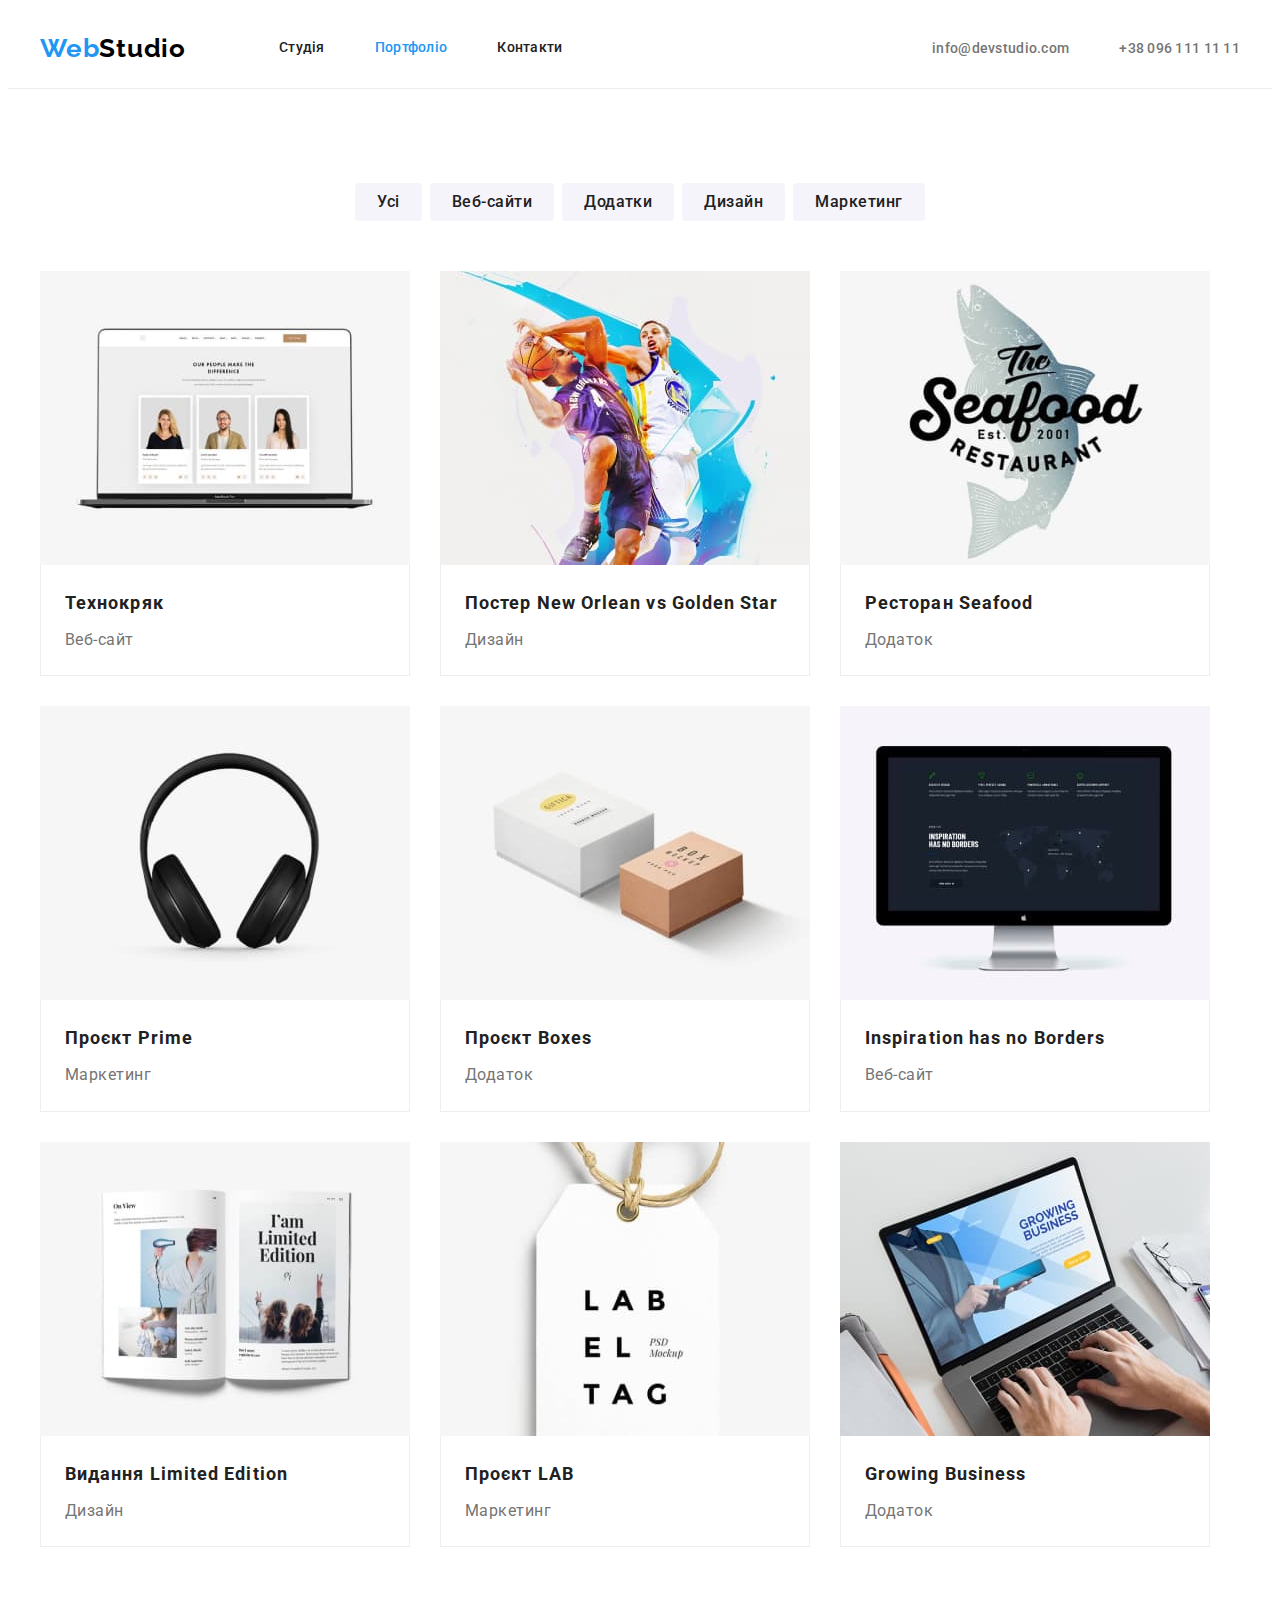
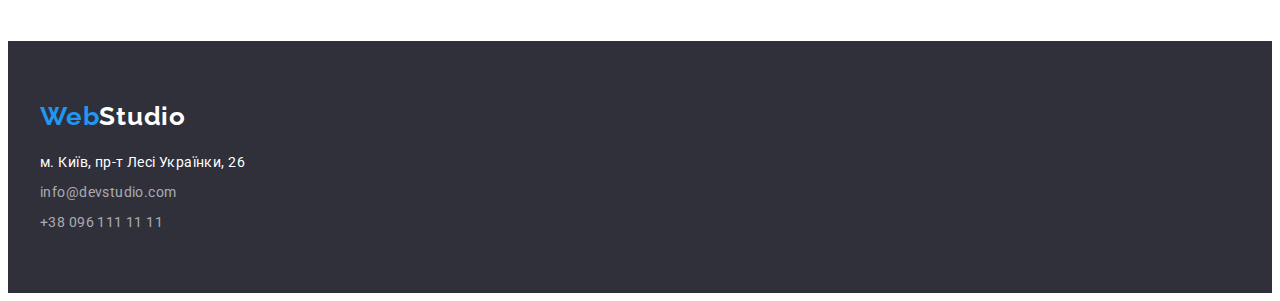
==== portfolio.html @ 1ce71ce7 "Initial commit" ====
<!DOCTYPE html>
<html lang="uk">
  <head>
    <meta charset="UTF-8" />
    <meta http-equiv="X-UA-Compatible" content="IE=edge" />
    <meta name="viewport" content="width=device-width, initial-scale=1.0" />
    <!-- Fonts -->
    <link rel="preconnect" href="https://fonts.googleapis.com" />
    <link rel="preconnect" href="https://fonts.gstatic.com" crossorigin />
    <link
      href="https://fonts.googleapis.com/css2?family=Raleway:wght@700&family=Roboto:wght@400;500;700;900&display=swap"
      rel="stylesheet"
    />
    <!-- Modern-normalize -->
    <link
      rel="stylesheet"
      href="https://cdnjs.cloudflare.com/ajax/libs/modern-normalize/1.1.0/modern-normalize.min.css"
      integrity="sha512-wpPYUAdjBVSE4KJnH1VR1HeZfpl1ub8YT/NKx4PuQ5NmX2tKuGu6U/JRp5y+Y8XG2tV+wKQpNHVUX03MfMFn9Q=="
      crossorigin="anonymous"
      referrerpolicy="no-referrer"
    />
    <!-- Styles css -->
    <link rel="stylesheet" href="./css/styles.css" />
    <title>WebStudio</title>
  </head>
  <body>
    <header class="header">
      <div class="header-flex container">
        <p class="header-discription" lang="en">
          <a class="logo link" href="./index.html">Web<span class="header-logo">Studio</span></a>
        </p>
        <nav>
          <ul class="nav-list list">
            <li class="nav-item"><a class="nav-link link" href="./index.html">Студія</a></li>
            <li class="nav-item"><a class="nav-link link current" href="./portfolio.html">Портфоліо</a></li>
            <li class="nav-item"><a class="nav-link link" href="">Контакти</a></li>
          </ul>
        </nav>
        <ul class="header-contact list">
          <li class="header-item">
            <a class="contact-link link" href="mailto:info@devstudio.com">info@devstudio.com</a>
          </li>
          <li class="header-item">
            <a class="contact-link link" href="tel:+380961111111">+38 096 111 11 11</a>
          </li>
        </ul>
      </div>
    </header>
    <main>
      <section class="portfolio section">
        <div class="container">
          <!-- Заголовок h1 пострібно сховати -->
          <h1 class="visually-hidden">Наші роботи</h1>
          <ul class="portfolio-list list">
            <li class="portfolio-item"><button class="portfolio-btn" type="button">Усі</button></li>
            <li class="portfolio-item">
              <button class="portfolio-btn" type="button">Веб-сайти</button>
            </li>
            <li class="portfolio-item">
              <button class="portfolio-btn" type="button">Додатки</button>
            </li>
            <li class="portfolio-item">
              <button class="portfolio-btn" type="button">Дизайн</button>
            </li>
            <li class="portfolio-item">
              <button class="portfolio-btn" type="button">Маркетинг</button>
            </li>
          </ul>
          <ul class="filtr-list list">
            <li class="filtr-item">
              <img src="./images/filter-1.jpg" alt="Laptop" width="370" height="294" />
              <div class="portfolio-div">
                <h2 class="filtr-title">Технокряк</h2>
                <p class="filtr-text">Веб-сайт</p>
              </div>
            </li>
            <li class="filtr-item">
              <img
                src="./images/filter-2.jpg"
                alt="Poster New Orlean vs Golden Star"
                width="370"
                height="294"
              />
              <div class="portfolio-div">
                <h2 class="filtr-title">Постер New Orlean vs Golden Star</h2>
                <p class="filtr-text">Дизайн</p>
              </div>
            </li>
            <li class="filtr-item">
              <img src="./images/filter-3.jpg" alt="Restaurant Seafood" width="370" height="294" />
              <div class="portfolio-div">
                <h2 class="filtr-title">Ресторан Seafood</h2>
                <p class="filtr-text">Додаток</p>
              </div>
            </li>
            <li class="filtr-item">
              <img src="./images/filter-4.jpg" alt="Headphone" width="370" height="294" />
              <div class="portfolio-div">
                <h2 class="filtr-title">Проєкт Prime</h2>
                <p class="filtr-text">Маркетинг</p>
              </div>
            </li>
            <li class="filtr-item">
              <img src="./images/filter-5.jpg" alt="Cardboard boxes" width="370" height="294" />
              <div class="portfolio-div">
                <h2 class="filtr-title">Проєкт Boxes</h2>
                <p class="filtr-text">Додаток</p>
              </div>
            </li>
            <li class="filtr-item">
              <img src="./images/filter-6.jpg" alt="Computer screen" width="370" height="294" />
              <div class="portfolio-div">
                <h2 class="filtr-title">Inspiration has no Borders</h2>
                <p class="filtr-text">Веб-сайт</p>
              </div>
            </li>
            <li class="filtr-item">
              <img src="./images/filter-7.jpg" alt="Magazine" width="370" height="294" />
              <div class="portfolio-div">
                <h2 class="filtr-title">Видання Limited Edition</h2>
                <p class="filtr-text">Дизайн</p>
              </div>
            </li>
            <li class="filtr-item">
              <img src="./images/filter-8.jpg" alt="Tag" width="370" height="294" />
              <div class="portfolio-div">
                <h2 class="filtr-title">Проєкт LAB</h2>
                <p class="filtr-text">Маркетинг</p>
              </div>
            </li>
            <li class="filtr-item">
              <img src="./images/filter-9.jpg" alt="Laptop" width="370" height="294" />
              <div class="portfolio-div">
                <h2 class="filtr-title">Growing Business</h2>
                <p class="filtr-text">Додаток</p>
              </div>
            </li>
          </ul>
        </div>
      </section>
    </main>
    <footer class="footer">
      <div class="container footer-pagging">
        <p class="description-logo" lang="en">
          <a class="logo link" href="./index.html">Web<span class="footer-logo">Studio</span></a>
        </p>
        <address>
          <ul class="footer-list list">
            <li class="footer-item map">
              <a
                class="google-map link"
                href="https://goo.gl/maps/zMoR2UGNS6qANJMH6"
                target="_blank"
                rel="noopener noreferrer nofollow"
                >м. Київ, пр-т Лесі Українки, 26</a
              >
            </li>
            <li class="footer-item map">
              <a class="footer-link link" href="maillto:info@devstudio.com">info@devstudio.com</a>
            </li>
            <li class="footer-item">
              <a class="footer-link link" href="tel:+380961111111">+38 096 111 11 11</a>
            </li>
          </ul>
        </address>
      </div>
    </footer>
  </body>
</html>
---- css/styles.css ----
:root {
  --main-background-color: #ffffff;
  --secondery-background-color: #2f303a;
  --hover-color: #2196f3;
  --paragraphs-color: #212121;
  --text-color: #757575;
  --header-logo-color: #000000;
  --team-background-color: #f5f4fa;
  --footer-contact-color: rgba(255, 255, 255, 0.6);
  --portfolio-button-background-color: #f5f4fa;
}
/* Reset */
.list {
  list-style: none;
  margin: 0;
  padding: 0;
}

.link {
  text-decoration: none;
}

h1,
h2,
h3,
h4,
h5,
h6,
p {
  margin: 0;
}

img {
  display: block;
  max-width: 100%;
  height: auto;
}

.section {
  padding-top: 94px;
  padding-bottom: 94px;
}

.container {
  width: 1200px;
  padding-right: 15px;
  padding-left: 15px;
  margin-right: auto;
  margin-left: auto;
}

/* Прихований заголовок */
.visually-hidden {
  position: absolute;
  white-space: nowrap;
  width: 1px;
  height: 1px;
  overflow: hidden;
  border: 0;
  padding: 0;
  clip: rect(0 0 0 0);
  clip-path: inset(50%);
  margin: -1px;
}

body {
  font-family: 'roboto', sans-serif;
  background-color: var(--main-background-color);
}

/* Header */
.header {
  border-bottom: 1px solid #ececec;
}
.logo {
  padding-top: 24px;
  padding-bottom: 24px;

  font-family: 'Raleway';
  font-weight: 700;
  font-size: 26px;
  line-height: 1.19;
  letter-spacing: 0.03em;

  color: var(--hover-color);
}

.header-logo {
  color: var(--header-logo-color);
}

.nav-list {
  display: flex;
  text-align: center;
  gap: 50px;
}

.nav-link {
  display: block;
  padding-top: 32px;
  padding-bottom: 32px;

  font-weight: 500;
  font-size: 14px;
  line-height: 1.14;
  letter-spacing: 0.02em;

  color: var(--paragraphs-color);
}
.nav-link:hover,
.nav-link:focus {
  color: var(--hover-color);
}

.header-contact {
  display: flex;
  text-align: center;
  margin-left: auto;
  gap: 50px;
}

.current {
  color: var(--hover-color);
}

.contact-link {
  padding-top: 32px;
  padding-bottom: 32px;

  font-weight: 500;
  font-size: 14px;
  line-height: 1.14;
  letter-spacing: 0.02em;

  color: var(--text-color);
}
.contact-link:hover,
.contact-link:focus {
  color: var(--hover-color);
}

.header-flex {
  display: flex;
  align-items: center;
}

.header-discription {
  margin-right: 93px;
}

/* Hero */
.hero {
  padding-top: 200px;
  padding-bottom: 200px;
  text-align: center;
  background-color: var(--secondery-background-color);
}

.hero-title {
  margin-bottom: 30px;
  width: 696px;
  margin-right: auto;
  margin-left: auto;

  font-weight: 900;
  font-size: 44px;
  line-height: 1.36;
  letter-spacing: 0.06em;
  text-transform: uppercase;

  color: var(--main-background-color);
}

.hero-btn {
  border-radius: 4px;
  padding: 10px 32px;

  font-family: inherit;
  font-weight: 700;
  font-size: 16px;
  line-height: 1.9;
  align-items: center;
  letter-spacing: 0.06em;
  border-style: none;
  cursor: pointer;

  color: var(--main-background-color);
  background-color: var(--hover-color);
}
.hero-btn:hover,
.hero-btn:focus {
  background-color: #188ce8;
}

/* Benefits */
.benefits-title {
  margin-bottom: 10px;

  font-weight: 700;
  font-size: 14px;
  line-height: 1.14;
  letter-spacing: 0.03em;
  text-transform: uppercase;

  color: var(--paragraphs-color);
}

.benefits-list {
  display: flex;
}

.benefits-item {
  flex-basis: calc((100%-3*30px) / 4);
}
.benefits-item:not(:last-child) {
  margin-right: 30px;
}

.benefits-text {
  font-size: 14px;
  line-height: 1.71;
  letter-spacing: 0.03em;

  color: var(--text-color);
}
/* Work */
.work {
  padding-top: 0;
}

.work-title {
  margin-bottom: 50px;

  font-weight: 700;
  font-size: 36px;
  line-height: 1.17;
  text-align: center;
  letter-spacing: 0.03em;

  color: var(--paragraphs-color);
}

.work-list {
  display: flex;
}

.work-item {
  flex-basis: calc((100%-2*30px) / 3);
}
.work-item:not(:last-child) {
  margin-right: 30px;
}

/* Team */
.team {
  background-color: var(--team-background-color);
}

.team-list {
  display: flex;
}

.team-item {
  flex-basis: calc((100%-3*30px) / 4);

  box-shadow: 0px 1px 3px rgba(0, 0, 0, 0.12), 0px 1px 1px rgba(0, 0, 0, 0.14),
    0px 2px 1px rgba(0, 0, 0, 0.2);
  border-radius: 0px 0px 4px 4px;
  background-color: var(--main-background-color);
}
.team-item:not(:last-child) {
  margin-right: 30px;
}

.team-title {
  margin-bottom: 50px;

  font-weight: 700;
  font-size: 36px;
  line-height: 1.17;
  text-align: center;
  letter-spacing: 0.03em;

  color: var(--paragraphs-color);
}

.text-div {
  padding-top: 30px;
  padding-bottom: 30px;

  text-align: center;
}

.text-title {
  margin-bottom: 10px;

  font-weight: 500;
  font-size: 16px;
  line-height: 1.19;
  letter-spacing: 0.03em;

  color: var(--paragraphs-color);
}

.team-text {
  font-size: 16px;
  line-height: 1.19;
  letter-spacing: 0.03em;

  color: var(--text-color);
}
/* Footer */
.footer {
  padding-top: 60px;
  padding-bottom: 60px;

  background-color: var(--secondery-background-color);
}

.footer-logo {
  color: var(--main-background-color);
}

.description-logo {
  margin-bottom: 20px;
}

.footer-list {
  font-style: normal;
}

.google-map {
  font-size: 14px;
  line-height: 1.5;
  letter-spacing: 0.03em;

  color: var(--main-background-color);
}
.google-map:hover,
.google-map:focus {
  color: var(--hover-color);
}

.map {
  margin-bottom: 9px;
}

.footer-link {
  font-size: 14px;
  line-height: 1.5;
  letter-spacing: 0.03em;

  color: var(--footer-contact-color);
}
.footer-link:hover,
.footer-link:focus {
  color: var(--hover-color);
}
/* Portfolio */
.portfolio-list {
  display: flex;
  gap: 8px;
  justify-content: center;
  margin-bottom: 50px;
}

/* Portfolio-btn */
.portfolio-btn {
  border-radius: 4px;
  padding: 6px 22px;

  font-family: inherit;
  font-weight: 500;
  font-size: 16px;
  line-height: 1.63;
  letter-spacing: 0.03em;
  border-style: none;
  cursor: pointer;

  color: var(--paragraphs-color);
  background-color: var(--portfolio-button-background-color);
}
.portfolio-btn:hover,
.portfolio-btn:focus {
  color: var(--main-background-color);
  background-color: var(--hover-color);
}
/* Filtr-title */
.portfolio-div {
  padding: 20px 24px;
  border-right: 1px solid #eeeeee;
  border-left: 1px solid #eeeeee;
  border-bottom: 1px solid #eeeeee;
}

.filtr-list {
  display: flex;
  flex-wrap: wrap;
}

.filtr-item:not(:nth-child(3n)) {
  margin-right: 30px;
}
.filtr-item:not(:nth-child(n + 7)) {
  margin-bottom: 30px;
}

.filtr-title {
  margin-bottom: 4px;

  font-weight: 700;
  font-size: 18px;
  line-height: 2;
  letter-spacing: 0.06em;

  color: var(--paragraphs-color);
}

.filtr-text {
  font-size: 16px;
  line-height: 1.9;
  letter-spacing: 0.03em;

  color: var(--text-color);
}
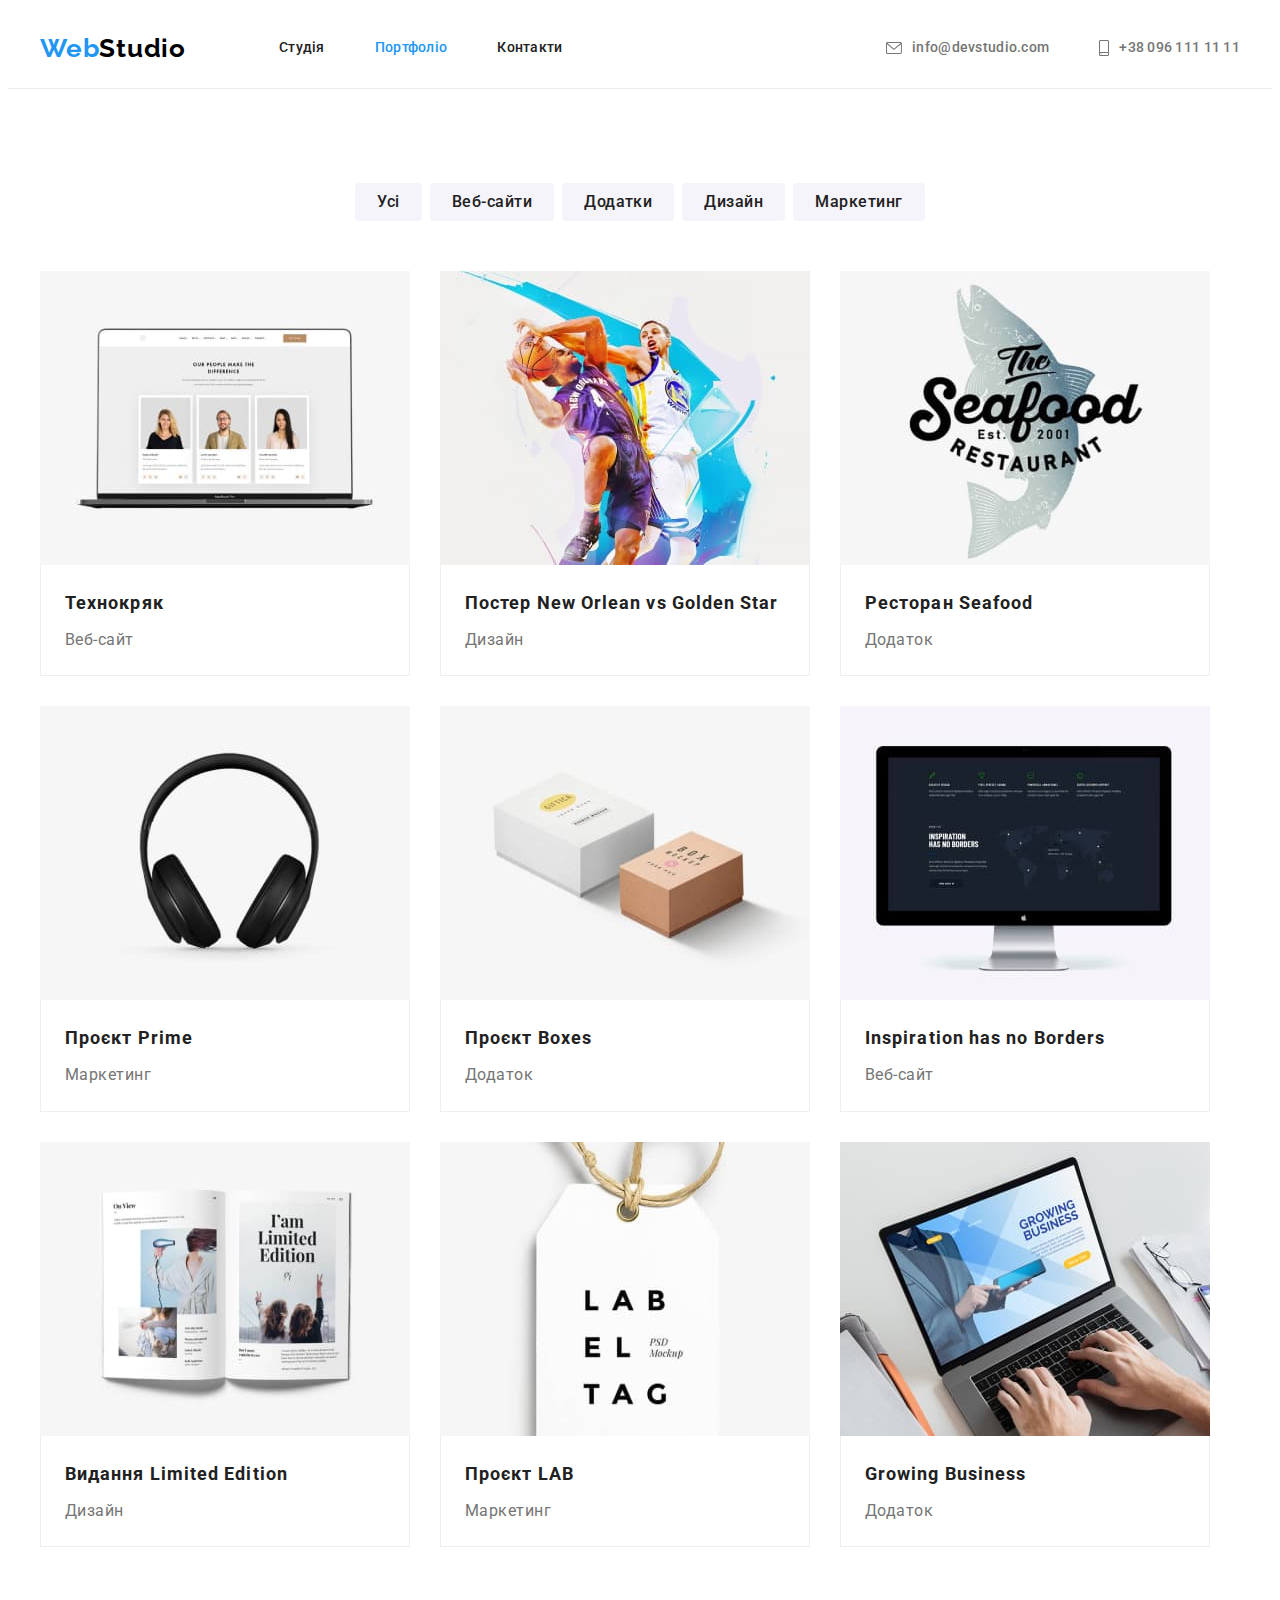
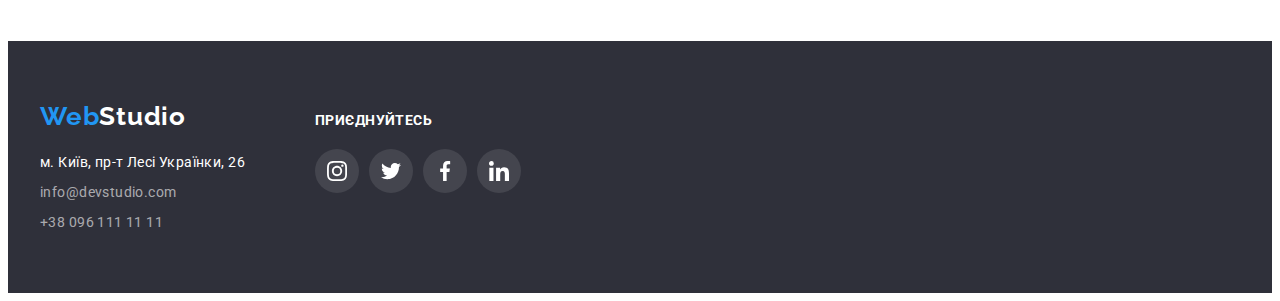
==== commit 5967e8df: "Кінцеві файли з SVG" ====
--- a/portfolio.html
+++ b/portfolio.html
@@ -32,16 +32,26 @@
         <nav>
           <ul class="nav-list list">
             <li class="nav-item"><a class="nav-link link" href="./index.html">Студія</a></li>
-            <li class="nav-item"><a class="nav-link link current" href="./portfolio.html">Портфоліо</a></li>
+            <li class="nav-item">
+              <a class="nav-link link current" href="./portfolio.html">Портфоліо</a>
+            </li>
             <li class="nav-item"><a class="nav-link link" href="">Контакти</a></li>
           </ul>
         </nav>
         <ul class="header-contact list">
           <li class="header-item">
-            <a class="contact-link link" href="mailto:info@devstudio.com">info@devstudio.com</a>
+            <a class="contact-link link" href="mailto:info@devstudio.com">
+              <svg class="header-icon" width="16" height="12">
+                <use href="./images/icons.svg#icon-mail"></use>
+              </svg>
+              info@devstudio.com</a>
           </li>
           <li class="header-item">
-            <a class="contact-link link" href="tel:+380961111111">+38 096 111 11 11</a>
+            <a class="contact-link link" href="tel:+380961111111">
+              <svg class="header-icon" width="10" height="16">
+                <use href="./images/icons.svg#icon-phone"></use>
+              </svg>
+              +38 096 111 11 11</a>
           </li>
         </ul>
       </div>
@@ -68,101 +78,183 @@
           </ul>
           <ul class="filtr-list list">
             <li class="filtr-item">
-              <img src="./images/filter-1.jpg" alt="Laptop" width="370" height="294" />
-              <div class="portfolio-div">
-                <h2 class="filtr-title">Технокряк</h2>
-                <p class="filtr-text">Веб-сайт</p>
-              </div>
-            </li>
-            <li class="filtr-item">
-              <img
-                src="./images/filter-2.jpg"
-                alt="Poster New Orlean vs Golden Star"
-                width="370"
-                height="294"
-              />
-              <div class="portfolio-div">
-                <h2 class="filtr-title">Постер New Orlean vs Golden Star</h2>
-                <p class="filtr-text">Дизайн</p>
-              </div>
-            </li>
-            <li class="filtr-item">
-              <img src="./images/filter-3.jpg" alt="Restaurant Seafood" width="370" height="294" />
-              <div class="portfolio-div">
-                <h2 class="filtr-title">Ресторан Seafood</h2>
-                <p class="filtr-text">Додаток</p>
-              </div>
-            </li>
-            <li class="filtr-item">
-              <img src="./images/filter-4.jpg" alt="Headphone" width="370" height="294" />
-              <div class="portfolio-div">
-                <h2 class="filtr-title">Проєкт Prime</h2>
-                <p class="filtr-text">Маркетинг</p>
-              </div>
-            </li>
-            <li class="filtr-item">
-              <img src="./images/filter-5.jpg" alt="Cardboard boxes" width="370" height="294" />
-              <div class="portfolio-div">
-                <h2 class="filtr-title">Проєкт Boxes</h2>
-                <p class="filtr-text">Додаток</p>
-              </div>
-            </li>
-            <li class="filtr-item">
-              <img src="./images/filter-6.jpg" alt="Computer screen" width="370" height="294" />
-              <div class="portfolio-div">
-                <h2 class="filtr-title">Inspiration has no Borders</h2>
-                <p class="filtr-text">Веб-сайт</p>
-              </div>
-            </li>
-            <li class="filtr-item">
-              <img src="./images/filter-7.jpg" alt="Magazine" width="370" height="294" />
-              <div class="portfolio-div">
-                <h2 class="filtr-title">Видання Limited Edition</h2>
-                <p class="filtr-text">Дизайн</p>
-              </div>
-            </li>
-            <li class="filtr-item">
-              <img src="./images/filter-8.jpg" alt="Tag" width="370" height="294" />
-              <div class="portfolio-div">
-                <h2 class="filtr-title">Проєкт LAB</h2>
-                <p class="filtr-text">Маркетинг</p>
-              </div>
-            </li>
-            <li class="filtr-item">
-              <img src="./images/filter-9.jpg" alt="Laptop" width="370" height="294" />
-              <div class="portfolio-div">
-                <h2 class="filtr-title">Growing Business</h2>
-                <p class="filtr-text">Додаток</p>
-              </div>
+              <a class="filter-link link" href="">
+                <img src="./images/filter-1.jpg" alt="Laptop" width="370" height="294" />
+                <div class="portfolio-div">
+                  <h2 class="filtr-title">Технокряк</h2>
+                  <p class="filtr-text">Веб-сайт</p>
+                </div>
+              </a>
+            </li>
+            <li class="filtr-item">
+              <a class="filter-link link" href="">
+                <img
+                  src="./images/filter-2.jpg"
+                  alt="Poster New Orlean vs Golden Star"
+                  width="370"
+                  height="294"
+                />
+                <div class="portfolio-div">
+                  <h2 class="filtr-title">Постер New Orlean vs Golden Star</h2>
+                  <p class="filtr-text">Дизайн</p>
+                </div>
+              </a>
+            </li>
+            <li class="filtr-item">
+              <a class="filter-link link" href="">
+                <img
+                  src="./images/filter-3.jpg"
+                  alt="Restaurant Seafood"
+                  width="370"
+                  height="294"
+                />
+                <div class="portfolio-div">
+                  <h2 class="filtr-title">Ресторан Seafood</h2>
+                  <p class="filtr-text">Додаток</p>
+                </div>
+              </a>
+            </li>
+            <li class="filtr-item">
+              <a class="filter-link link" href="">
+                <img src="./images/filter-4.jpg" alt="Headphone" width="370" height="294" />
+                <div class="portfolio-div">
+                  <h2 class="filtr-title">Проєкт Prime</h2>
+                  <p class="filtr-text">Маркетинг</p>
+                </div>
+              </a>
+            </li>
+            <li class="filtr-item">
+              <a class="filter-link link" href="">
+                <img src="./images/filter-5.jpg" alt="Cardboard boxes" width="370" height="294" />
+                <div class="portfolio-div">
+                  <h2 class="filtr-title">Проєкт Boxes</h2>
+                  <p class="filtr-text">Додаток</p>
+                </div>
+              </a>
+            </li>
+            <li class="filtr-item">
+              <a class="filter-link link" href="">
+                <img src="./images/filter-6.jpg" alt="Computer screen" width="370" height="294" />
+                <div class="portfolio-div">
+                  <h2 class="filtr-title">Inspiration has no Borders</h2>
+                  <p class="filtr-text">Веб-сайт</p>
+                </div>
+              </a>
+            </li>
+            <li class="filtr-item">
+              <a class="filter-link link" href="">
+                <img src="./images/filter-7.jpg" alt="Magazine" width="370" height="294" />
+                <div class="portfolio-div">
+                  <h2 class="filtr-title">Видання Limited Edition</h2>
+                  <p class="filtr-text">Дизайн</p>
+                </div>
+              </a>
+            </li>
+            <li class="filtr-item">
+              <a class="filter-link link" href="">
+                <img src="./images/filter-8.jpg" alt="Tag" width="370" height="294" />
+                <div class="portfolio-div">
+                  <h2 class="filtr-title">Проєкт LAB</h2>
+                  <p class="filtr-text">Маркетинг</p>
+                </div>
+              </a>
+            </li>
+            <li class="filtr-item">
+              <a class="filter-link link" href="">
+                <img src="./images/filter-9.jpg" alt="Laptop" width="370" height="294" />
+                <div class="portfolio-div">
+                  <h2 class="filtr-title">Growing Business</h2>
+                  <p class="filtr-text">Додаток</p>
+                </div>
+              </a>
             </li>
           </ul>
         </div>
       </section>
     </main>
     <footer class="footer">
-      <div class="container footer-pagging">
-        <p class="description-logo" lang="en">
-          <a class="logo link" href="./index.html">Web<span class="footer-logo">Studio</span></a>
-        </p>
-        <address>
-          <ul class="footer-list list">
-            <li class="footer-item map">
-              <a
-                class="google-map link"
-                href="https://goo.gl/maps/zMoR2UGNS6qANJMH6"
-                target="_blank"
-                rel="noopener noreferrer nofollow"
-                >м. Київ, пр-т Лесі Українки, 26</a
-              >
-            </li>
-            <li class="footer-item map">
-              <a class="footer-link link" href="maillto:info@devstudio.com">info@devstudio.com</a>
-            </li>
-            <li class="footer-item">
-              <a class="footer-link link" href="tel:+380961111111">+38 096 111 11 11</a>
-            </li>
-          </ul>
-        </address>
+      <div class="container footer-div">
+        <div class="address-div">
+          <p class="description-logo" lang="en">
+            <a class="logo link" href="./index.html">Web<span class="footer-logo">Studio</span></a>
+          </p>
+          <address>
+            <ul class="footer-list list">
+              <li class="footer-item map">
+                <a
+                  class="google-map link"
+                  href="https://goo.gl/maps/zMoR2UGNS6qANJMH6"
+                  target="_blank"
+                  rel="noopener noreferrer nofollow"
+                  >м. Київ, пр-т Лесі Українки, 26</a
+                >
+              </li>
+              <li class="footer-item map">
+                <a class="footer-link link" href="maillto:info@devstudio.com">info@devstudio.com</a>
+              </li>
+              <li class="footer-item">
+                <a class="footer-link link" href="tel:+380961111111">+38 096 111 11 11</a>
+              </li>
+            </ul>
+          </address>
+        </div>
+        <div class="social-div">
+          <p class="social-text">Приєднуйтесь</p>
+          <ul class="social list">
+            <li class="social-item">
+              <a
+                class="social-link new-bg-color"
+                lang="en"
+                href="https://www.instagram.com/"
+                target="_blank"
+                rel="noopener noreferrer nofollow"
+                aria-label="Instagram icon"
+                ><svg class="icon-social new-fill" width="20" height="20">
+                  <use href="./images/icons.svg#icon-instagram"></use>
+                </svg>
+              </a>
+            </li>
+            <li class="social-item">
+              <a
+                class="social-link new-bg-color"
+                lang="en"
+                href="https://twitter.com/"
+                target="_blank"
+                rel="noopener noreferrer nofollow"
+                aria-label="Twitter icon"
+                ><svg class="icon-social new-fill" width="20" height="20">
+                  <use href="./images/icons.svg#icon-twitter"></use>
+                </svg>
+              </a>
+            </li>
+            <li class="social-item">
+              <a
+                class="social-link new-bg-color"
+                lang="en"
+                href="https://facebook.com"
+                target="_blank"
+                rel="noopener noreferrer nofollow"
+                aria-label="Facebook icon"
+                ><svg class="icon-social new-fill" width="20" height="20">
+                  <use href="./images/icons.svg#icon-facebook"></use>
+                </svg>
+              </a>
+            </li>
+            <li class="social-item">
+              <a
+                class="social-link new-bg-color"
+                lang="en"
+                href="https://linkedin.com"
+                target="_blank"
+                rel="noopener noreferrer nofollow"
+                aria-label="Linkedin icon"
+                ><svg class="icon-social new-fill" width="20" height="20">
+                  <use href="./images/icons.svg#icon-linkedin"></use>
+                </svg>
+              </a>
+            </li>
+          </ul>
+        </div>
       </div>
     </footer>
   </body>
--- a/css/styles.css
+++ b/css/styles.css
@@ -124,6 +124,9 @@
 }
 
 .contact-link {
+  display: flex;
+  align-items: center;
+  gap: 10px;
   padding-top: 32px;
   padding-bottom: 32px;
 
@@ -148,12 +151,24 @@
   margin-right: 93px;
 }
 
+.header-icon {
+  fill: currentColor;
+}
+
 /* Hero */
 .hero {
+  max-width: 1600px;
+  margin: 0 auto;
   padding-top: 200px;
   padding-bottom: 200px;
   text-align: center;
   background-color: var(--secondery-background-color);
+
+  background-repeat: no-repeat;
+  background-position: center;
+  background-size: cover;
+  background-image: linear-gradient(rgba(47, 48, 58, 0.4), rgba(47, 48, 58, 0.4)),
+    url(../images/bg-hero.jpg);
 }
 
 .hero-title {
@@ -210,10 +225,23 @@
 }
 
 .benefits-item {
-  flex-basis: calc((100%-3*30px) / 4);
+  flex-basis: calc((100%-3 * 30px) / 4);
 }
 .benefits-item:not(:last-child) {
   margin-right: 30px;
+}
+
+.benefits-div {
+  background-color: var(--portfolio-button-background-color);
+  border-radius: 4px;
+  width: 270px;
+  height: 120px;
+  margin-bottom: 30px;
+  margin-right: 0;
+}
+
+.benefits-icon {
+  margin: 25px 100px;
 }
 
 .benefits-text {
@@ -245,7 +273,7 @@
 }
 
 .work-item {
-  flex-basis: calc((100%-2*30px) / 3);
+  flex-basis: calc((100%-2 * 30px) / 3);
 }
 .work-item:not(:last-child) {
   margin-right: 30px;
@@ -261,7 +289,7 @@
 }
 
 .team-item {
-  flex-basis: calc((100%-3*30px) / 4);
+  flex-basis: calc((100%-3 * 30px) / 4);
 
   box-shadow: 0px 1px 3px rgba(0, 0, 0, 0.12), 0px 1px 1px rgba(0, 0, 0, 0.14),
     0px 2px 1px rgba(0, 0, 0, 0.2);
@@ -303,12 +331,87 @@
 }
 
 .team-text {
+  margin-bottom: 16px;
+
   font-size: 16px;
   line-height: 1.19;
   letter-spacing: 0.03em;
 
   color: var(--text-color);
 }
+
+.social {
+  display: flex;
+  justify-content: center;
+  align-items: center;
+  gap: 10px;
+  color: #afb1b8;
+}
+
+.social-link {
+  display: flex;
+  justify-content: center;
+  align-items: center;
+  width: 44px;
+  height: 44px;
+  border-radius: 50%;
+  background-color: var(--main-background-color);
+
+  color: #afb1b8;
+}
+.social-link:hover,
+.social-link:focus {
+  background-color: var(--hover-color);
+  color: var(--main-background-color);
+}
+
+.icon-social {
+  fill: currentColor;
+}
+
+/* Clients */
+.clients-title {
+  margin-bottom: 50px;
+
+  font-weight: 700;
+  font-size: 36px;
+  line-height: 1.17;
+  text-align: center;
+  letter-spacing: 0.03em;
+
+  color: var(--paragraphs-color);
+}
+
+.clients-list {
+  display: flex;
+  justify-content: center;
+  align-items: center;
+  gap: 30px;
+}
+
+.clients-link {
+  display: flex;
+  justify-content: center;
+  align-items: center;
+
+  border: 1px solid;
+  border-radius: 4px;
+  width: 168px;
+  height: 90px;
+
+  color: #afb1b8;
+}
+.clients-link:hover,
+.clients-link:focus {
+  color: var(--hover-color);
+}
+
+.icon-clients {
+  margin: 16px 32px;
+
+  fill: currentColor;
+}
+
 /* Footer */
 .footer {
   padding-top: 60px;
@@ -356,6 +459,32 @@
 .footer-link:focus {
   color: var(--hover-color);
 }
+
+.new-bg-color {
+  background-color: rgba(255, 255, 255, 0.1);
+}
+.new-fill {
+  fill: var(--main-background-color);
+}
+
+.social-text {
+  margin-bottom: 20px;
+
+  font-weight: 700;
+  font-size: 14px;
+  line-height: 1.14;
+  letter-spacing: 0.03em;
+  text-transform: uppercase;
+
+  color: var(--main-background-color);
+}
+
+.footer-div {
+  display: flex;
+  align-items: baseline;
+  gap: 70px;
+}
+
 /* Portfolio */
 .portfolio-list {
   display: flex;
@@ -384,6 +513,8 @@
 .portfolio-btn:focus {
   color: var(--main-background-color);
   background-color: var(--hover-color);
+  box-shadow: 0px 3px 1px rgba(0, 0, 0, 0.1), 0px 1px 2px rgba(0, 0, 0, 0.08),
+    0px 2px 2px rgba(0, 0, 0, 0.12);
 }
 /* Filtr-title */
 .portfolio-div {
@@ -398,6 +529,12 @@
   flex-wrap: wrap;
 }
 
+.filter-link:hover {
+  display: block;
+  box-shadow: 0px 1px 1px rgba(0, 0, 0, 0.12), 0px 4px 4px rgba(0, 0, 0, 0.06),
+    1px 4px 6px rgba(0, 0, 0, 0.16);
+}
+
 .filtr-item:not(:nth-child(3n)) {
   margin-right: 30px;
 }
